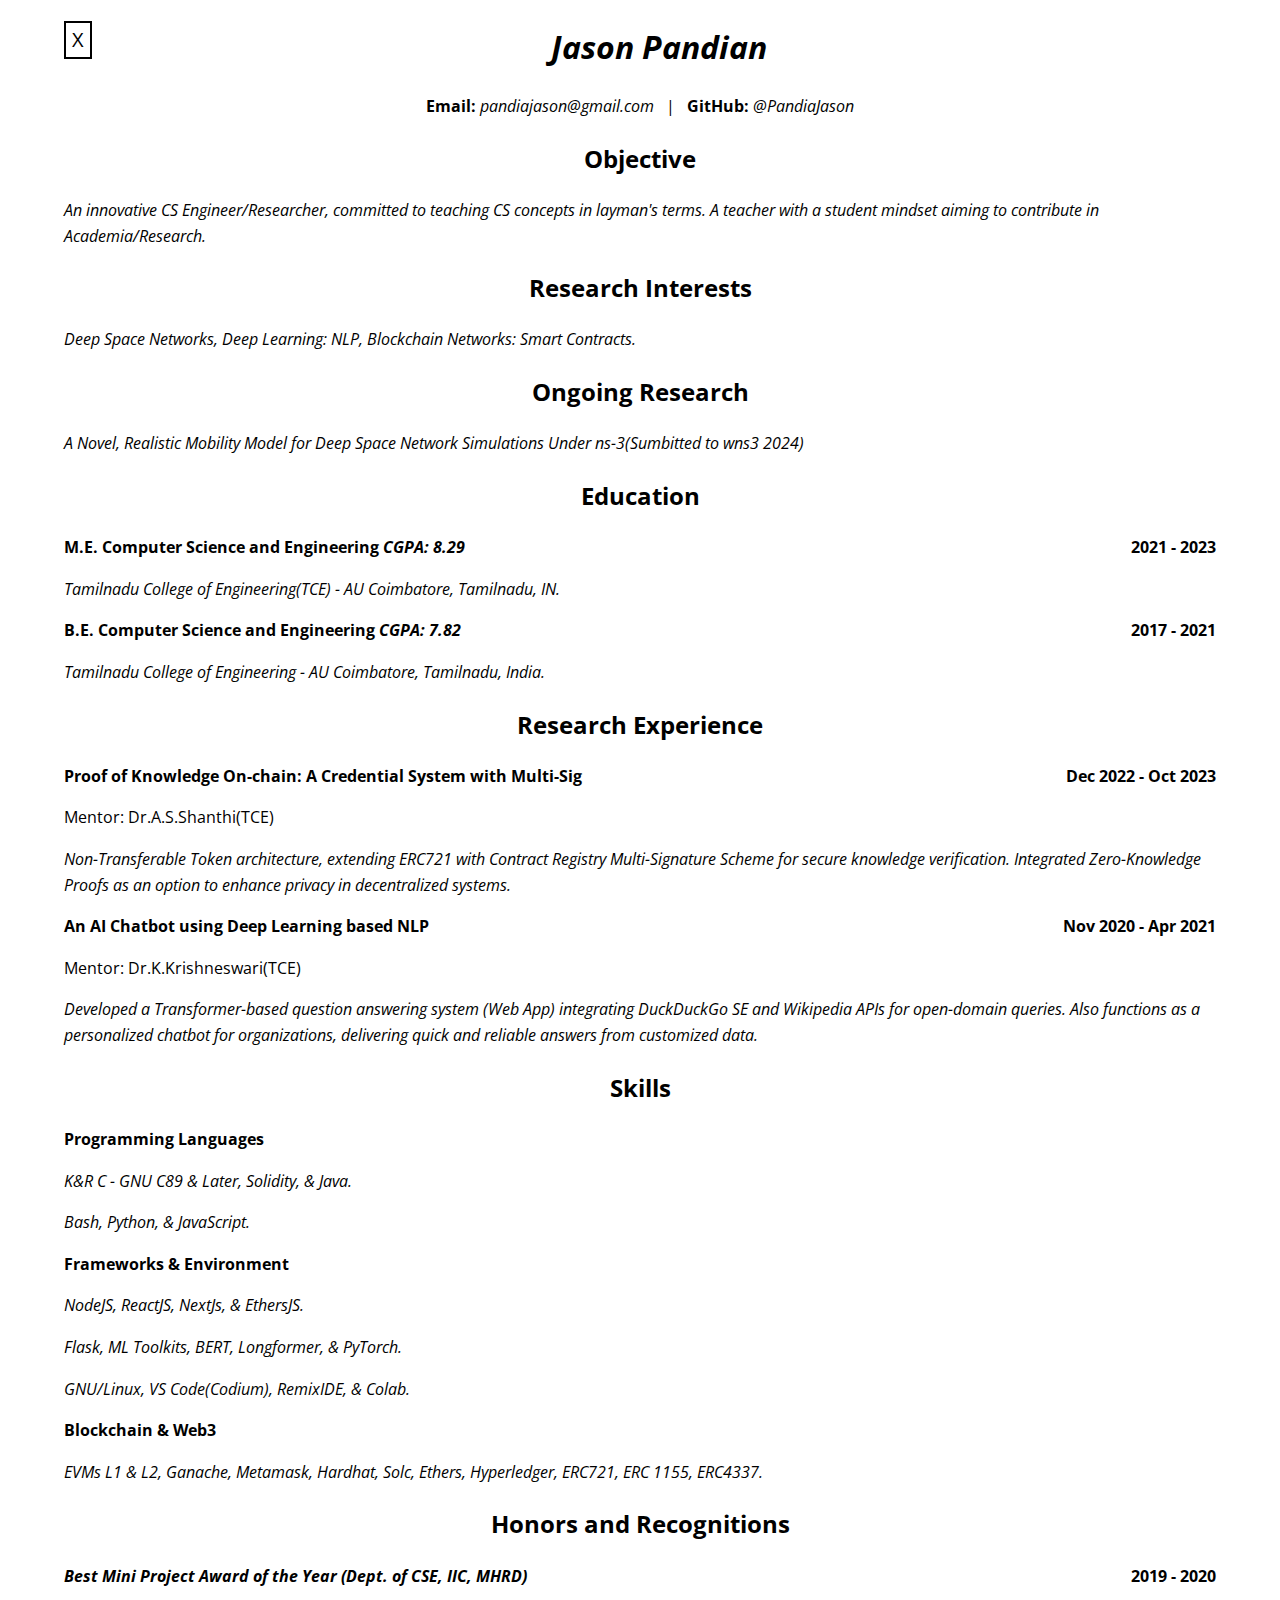
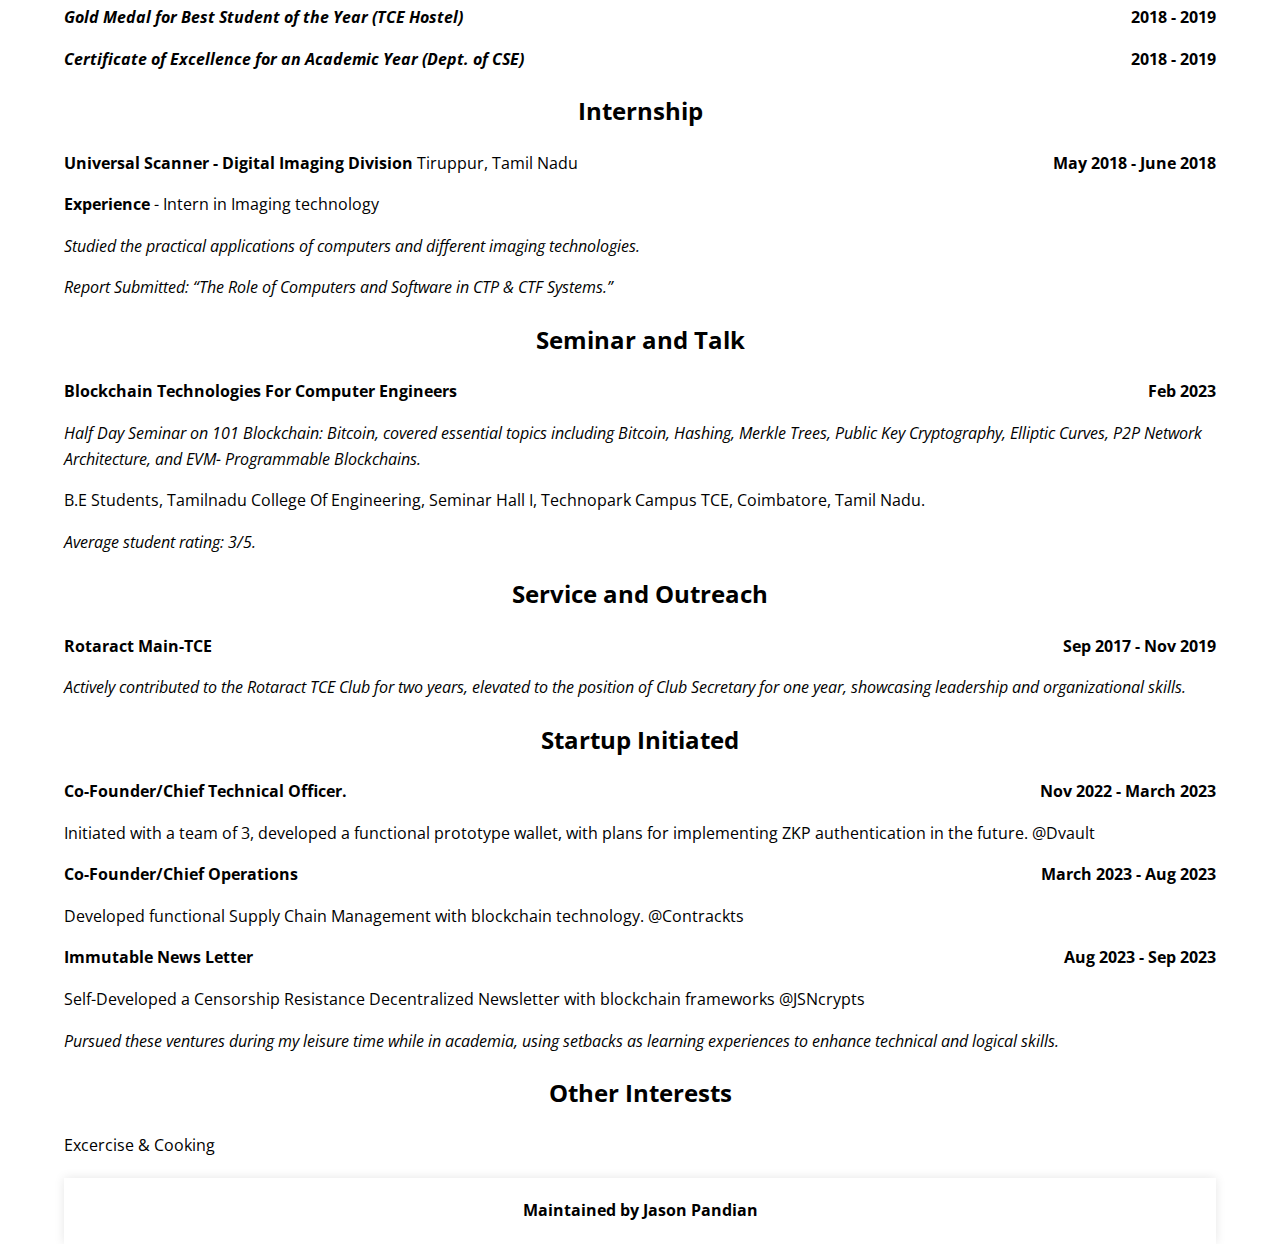
==== cv.html @ babd445b "Open Sans" ====
<!DOCTYPE html>
<html lang="en">

<head>
    <meta charset="UTF-8">
    <meta name="viewport" content="width=device-width, initial-scale=1.0">
    <title>JSN CV</title>
    <link rel="icon" href="JP.png" type="image/png">
    <link rel="stylesheet" href="./font.css">
    <style>
    html, body {
        margin: 0;
        padding: 0;
        width: 100%;
        height: 100%;
    }
    body {
        font-family: 'Open Sans';
        line-height: 1.6;
        margin: auto;
        max-width: 90%;
    }

        h1, h2 {
            color: rgb(0, 0, 0);
            text-align: center;
        }

        a {
            color: rgb(0,0,0);
            text-decoration: none;
        }

        a:hover {
            text-decoration: underline;
        }

        a.close-button {
            float: left;
            font-size: 20px;
            margin-right: 10px;
            border: 2px solid #000;
            padding: 1px 6px;
            text-align: center;
            text-decoration: none;
            transition: background-color 0.3s, color 0.3s;
        }

        a.close-button:hover {
            background-color: rgba(0, 0, 0);
            color: #ffffff;
        }

        section {
            margin-bottom: 20px;
        }

        /* Right-align years */
        section p strong + strong {
            float: right;
        }

        #footer {
            margin-top: 20px;
            bottom: 0;
            text-align:center;
            max-width: 100%;
            padding: 20px;
            background-color: rgba(255, 255, 255, 0.8); /* Set a semi-transparent white background */
            box-shadow: 0 0 10px rgba(0, 0, 0, 0.1);
        }
    </style>
</head>

<body>

    <header>
        <a href="index.html" class="close-button">X</a>
        <h1><em>Jason Pandian</em></h1>
    </header>

    <section id="contact-info" style="text-align: center;">
        <p><strong>Email:</strong> <a href="mailto:pandiajason@gmail.com"><em>pandiajason@gmail.com</em></a> &nbsp; | &nbsp; <strong>GitHub:</strong> <a href="https://github.com/PandiaJason"><em>@PandiaJason</em></a></p>
    </section>
    

    <!-- Add other sections similarly -->

    <section id="objective">
        <h2>Objective</h2>
        <p><em>An innovative CS Engineer/Researcher, committed to teaching CS concepts in layman's terms. A teacher with a student mindset aiming to contribute in Academia/Research.</em></p>
    </section>

    <section id="research-interests">
        <h2>Research Interests</h2>
        <p><em>Deep Space Networks, Deep Learning: NLP, Blockchain Networks: Smart Contracts.</em></p>
    </section>

    <section id="ongoing-research">
        <h2>Ongoing Research</h2>
        <p><em>A Novel, Realistic Mobility Model for Deep Space Network Simulations Under ns-3(Sumbitted to wns3 2024)</em></p>
    </section>

    <section id="education">
        <h2>Education</h2>
        <p><strong>M.E. Computer Science and Engineering <em>CGPA:  8.29</em> </strong> <strong>2021 - 2023</strong></p>
        <p><em>Tamilnadu College of Engineering(TCE) - AU Coimbatore, Tamilnadu, IN.</em></p>
        <p><strong>B.E. Computer Science and Engineering <em>CGPA: 7.82</em> </strong> <strong>2017 - 2021</strong></p>
        <p><em>Tamilnadu College of Engineering - AU Coimbatore, Tamilnadu, India.</em></p>
    </section>

    <section id="research-experience">
        <h2>Research Experience</h2>
        <p><strong>Proof of Knowledge On-chain: A Credential System with Multi-Sig</strong> <strong>Dec 2022 - Oct 2023</strong> </p>
        <p>Mentor: Dr.A.S.Shanthi(TCE)</p>
        <p><em> Non-Transferable Token architecture, extending ERC721 with Contract Registry Multi-Signature Scheme for secure knowledge verification. Integrated Zero-Knowledge Proofs as an option to enhance privacy in decentralized systems.</em></p>

        <p><strong>An AI Chatbot using Deep Learning based NLP</strong> <strong>Nov 2020 - Apr 2021</strong></p>
        <p>Mentor: Dr.K.Krishneswari(TCE)</p> 
        <p><em>Developed a Transformer-based question answering system (Web App) integrating DuckDuckGo SE and Wikipedia APIs for open-domain queries. Also functions as a personalized chatbot for organizations, delivering quick and reliable answers from customized data.</em></p>
    </section>

    <section id="skills">
        <h2>Skills</h2>
        <p><strong>Programming Languages</strong></p>
        <p><em>K&R C - GNU C89 & Later, Solidity, & Java.</em></p>
        <p><em>Bash, Python, & JavaScript.</em></p>

        <p><strong>Frameworks & Environment</strong></p>
        <p><em>NodeJS, ReactJS, NextJs, & EthersJS.</em></p>
        <p><em>Flask, ML Toolkits, BERT, Longformer, & PyTorch.</em></p>
        <p><em>GNU/Linux, VS Code(Codium), RemixIDE, & Colab.</em></p>

        <p><strong>Blockchain & Web3</strong></p>
        <p><em>EVMs L1 & L2, Ganache, Metamask, Hardhat, Solc, Ethers, Hyperledger, ERC721, ERC 1155, ERC4337.</em></p>
    </section>

    <section id="honors-and-recognitions">
        <h2>Honors and Recognitions</h2>
        <p><strong><em>Best Mini Project Award of the Year (Dept. of CSE, IIC, MHRD)</em></strong> <strong> 2019 - 2020</strong></p>
        <p><strong><em>Gold Medal for Best Student of the Year (TCE Hostel)</em></strong> <strong> 2018 - 2019</strong></p>
        <p><strong><em>Certificate of Excellence for an Academic Year (Dept. of CSE)</em></strong> <strong> 2018 - 2019</strong></p>
    </section>

    <section id="internship">
        <h2>Internship</h2>
        <p><strong>Universal Scanner - Digital Imaging Division</strong>  Tiruppur, Tamil Nadu <strong>May 2018 - June 2018</strong> </p>
        <p><strong>Experience</strong> - Intern in Imaging technology </p>
        <p><em>Studied the practical applications of computers and different imaging technologies.</em></p>
        <p><em>Report Submitted: “The Role of Computers and Software in CTP & CTF Systems.”</em></p>
    </section>

    <section id="talks-and-tutorials">
        <h2>Seminar and Talk</h2>
        <p><strong>Blockchain Technologies For Computer Engineers</strong> <strong> Feb 2023</strong></p>
        <p><em>Half Day Seminar on 101 Blockchain: Bitcoin, covered essential topics including Bitcoin, Hashing, Merkle Trees, Public Key Cryptography, Elliptic Curves, P2P Network Architecture, and EVM- Programmable Blockchains.</em></p>
        <p>B.E Students, Tamilnadu College Of Engineering, Seminar Hall I, Technopark Campus TCE, Coimbatore, Tamil Nadu.</p>
        <p><em>Average student rating: 3/5.</em></p>
    </section>

    <section id="service-and-outreach">
        <h2>Service and Outreach</h2>
        <p><strong>Rotaract Main-TCE</strong> <strong> Sep 2017 - Nov 2019</strong></p>
        <p><em>Actively contributed to the Rotaract TCE Club for two years, elevated to the position of Club Secretary for one year, showcasing leadership and organizational skills.</em></p>
    </section>

    <section id="startup-initiated">
        <h2>Startup Initiated</h2>
        <p><strong>Co-Founder/Chief Technical Officer.</strong> <strong> Nov 2022 - March 2023</strong></p>
        <p>Initiated with a team of 3, developed a functional prototype wallet, with plans for implementing ZKP authentication in the future. <a href="https://app.dvault.site/">@Dvault</a></p>

        <p><strong>Co-Founder/Chief Operations</strong> <strong> March 2023 - Aug 2023</strong></p>
        <p>Developed functional Supply Chain Management with blockchain technology. <a href="https://app.contrackts.net/">@Contrackts</a></p>

        <p><strong>Immutable News Letter</strong> <strong> Aug 2023 - Sep 2023</strong></p>
        <p>Self-Developed a Censorship Resistance Decentralized Newsletter with blockchain frameworks <a href="https://jsncrypts.vercel.app/">@JSNcrypts</a></p>
        <p><em>Pursued these ventures during my leisure time while in academia, using setbacks as learning experiences to enhance technical and logical skills.</em></p>
    </section>

    <section id="other-interests">
        <h2>Other Interests</h2>
        <!-- <p><strong>Technical Reading</strong> (currently reading)</p>
        <ul><em>Charles Petzold's Code</em></ul>
        <ul><em>Andrew S Tanenbaum's The Computer Networks</em></ul> -->

        <p>Excercise & Cooking</p>
    </section>

    <footer>
        <section id="footer">
            <strong>Maintained by Jason Pandian</strong>
        </section>
    </footer>
</body>
</html>
---- font.css ----
@import url('https://fonts.googleapis.com/css?family=Open+Sans');
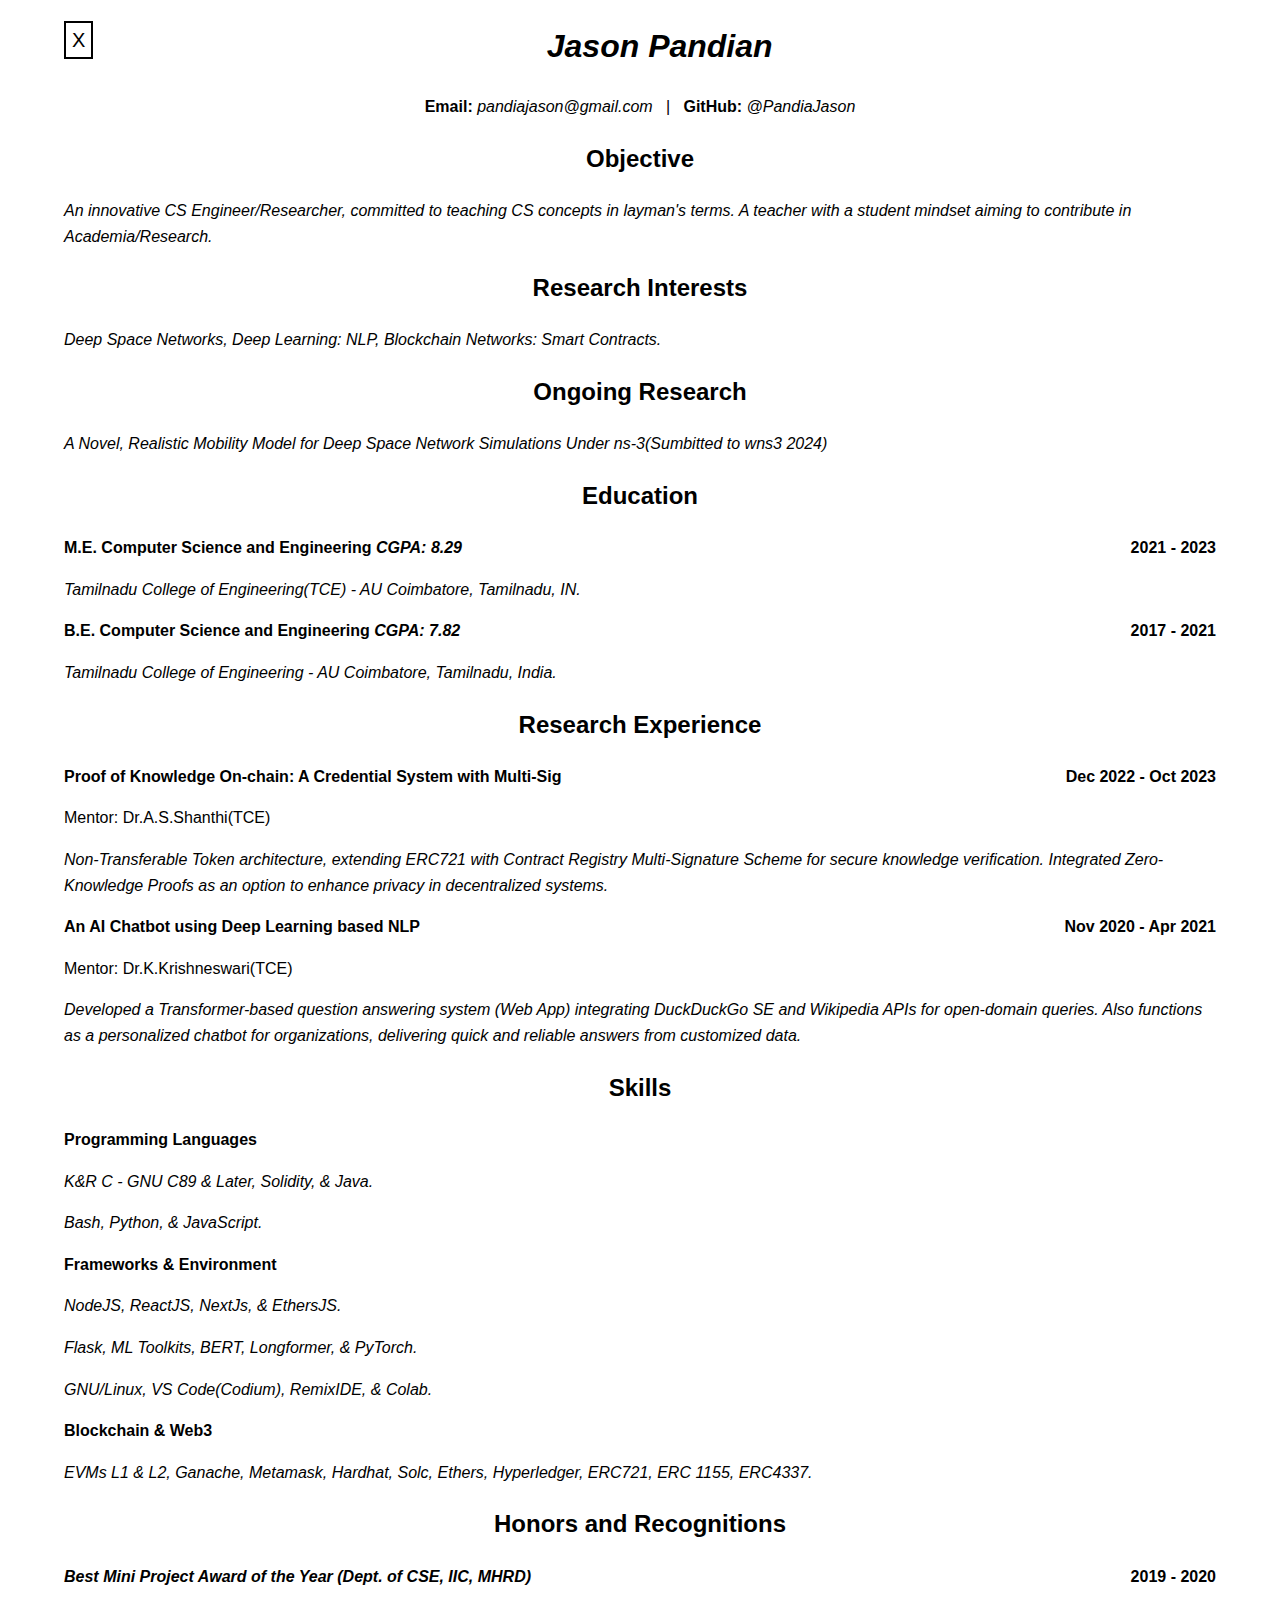
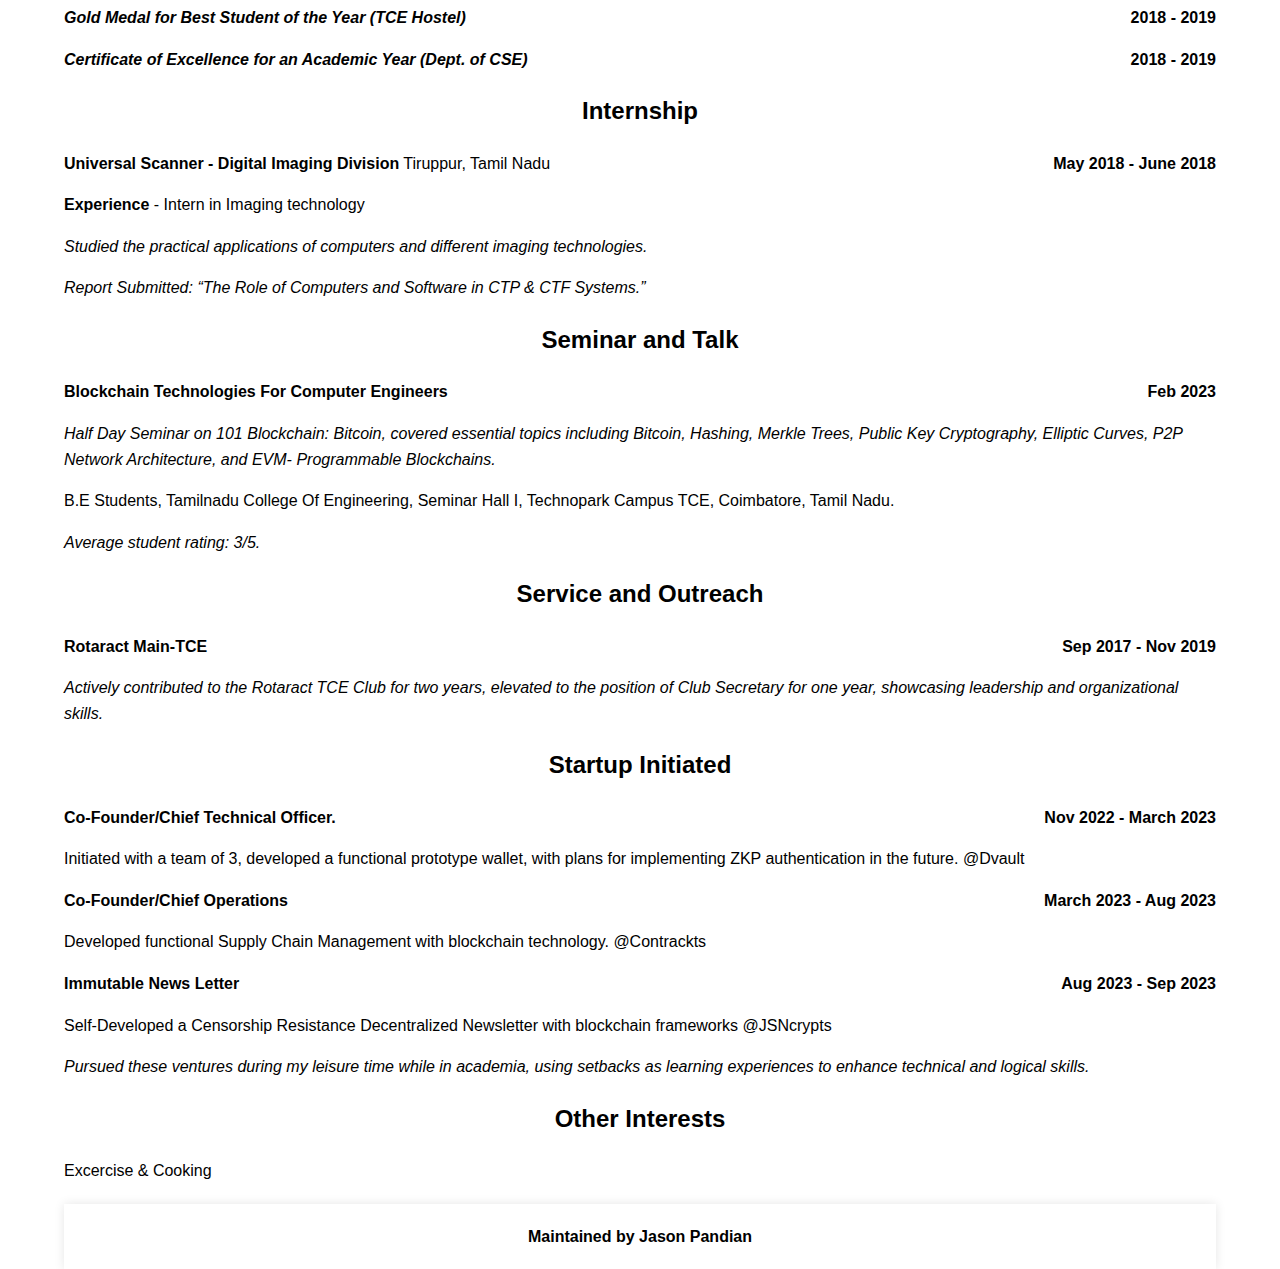
==== commit 032b1750: "Helvetica" ====
--- a/cv.html
+++ b/cv.html
@@ -6,7 +6,6 @@
     <meta name="viewport" content="width=device-width, initial-scale=1.0">
     <title>JSN CV</title>
     <link rel="icon" href="JP.png" type="image/png">
-    <link rel="stylesheet" href="./font.css">
     <style>
     html, body {
         margin: 0;
@@ -15,7 +14,7 @@
         height: 100%;
     }
     body {
-        font-family: 'Open Sans';
+        font-family: Helvetica, sans-serif;
         line-height: 1.6;
         margin: auto;
         max-width: 90%;
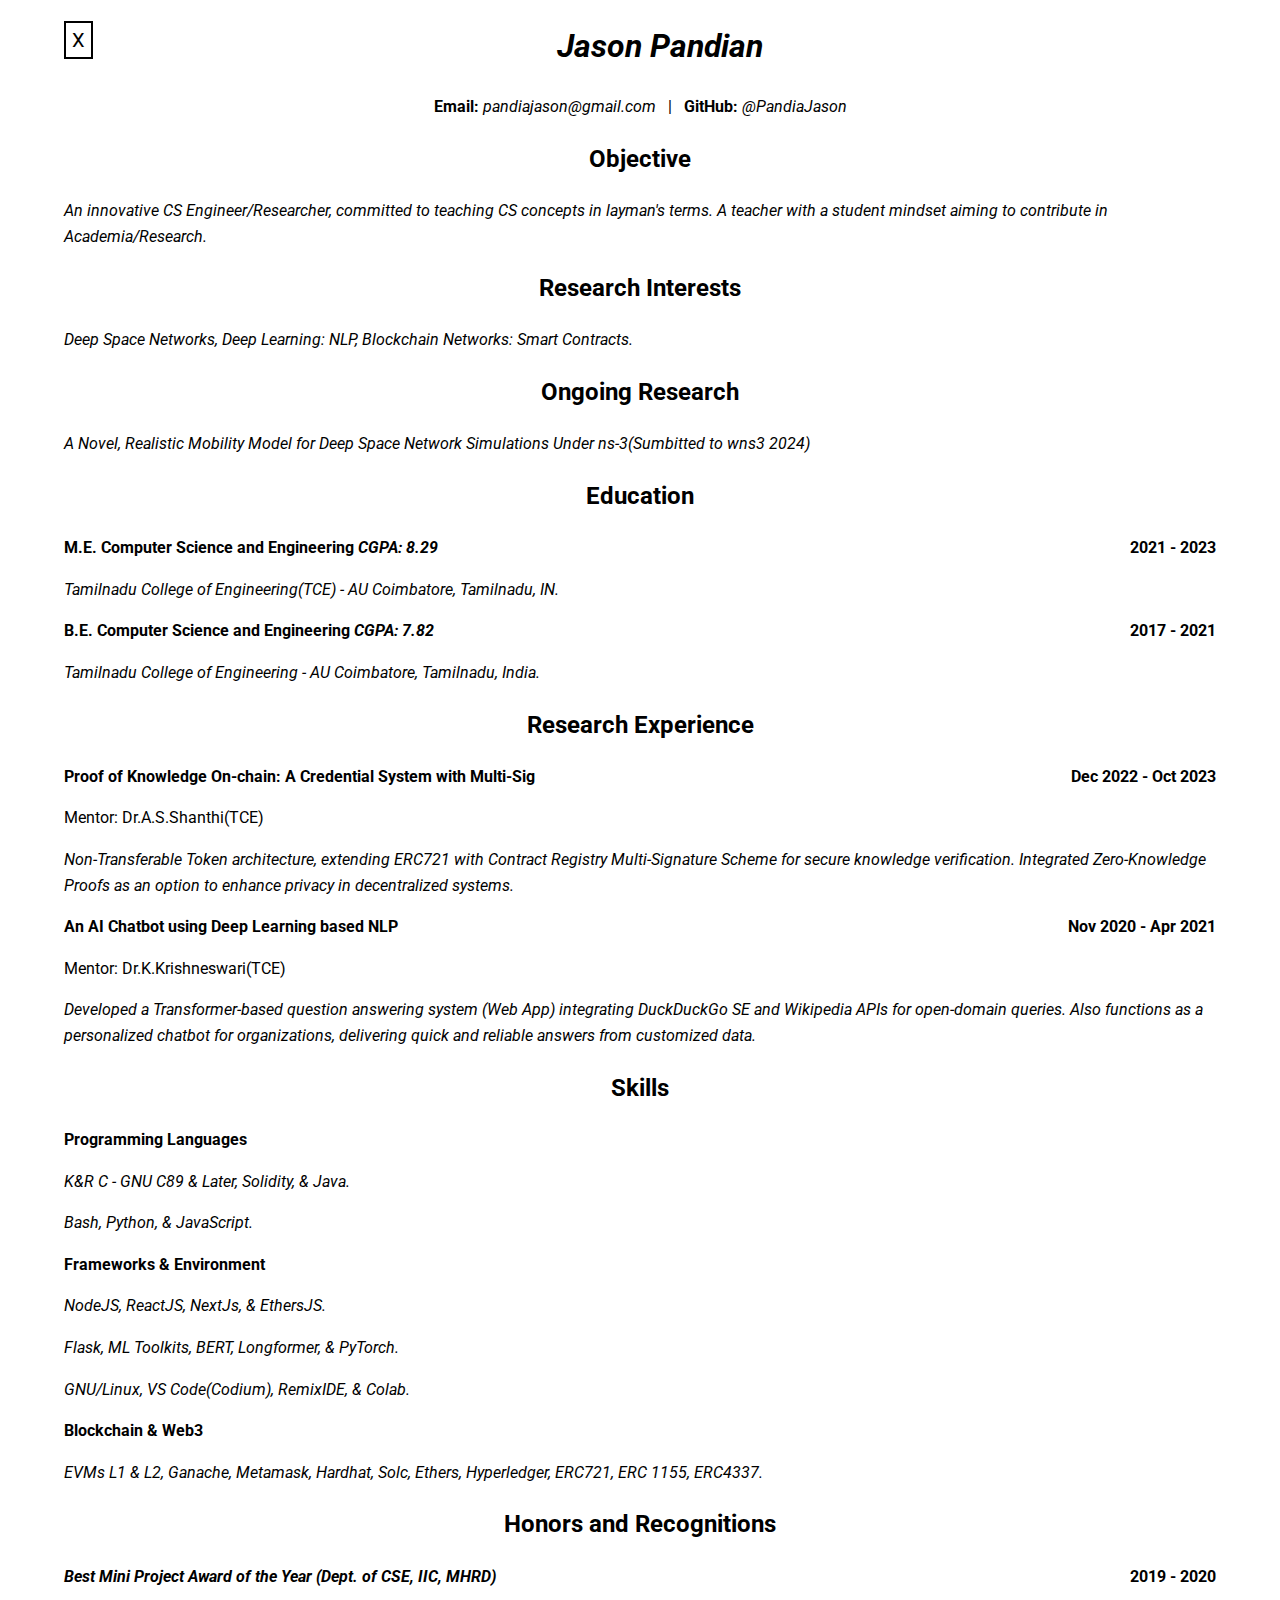
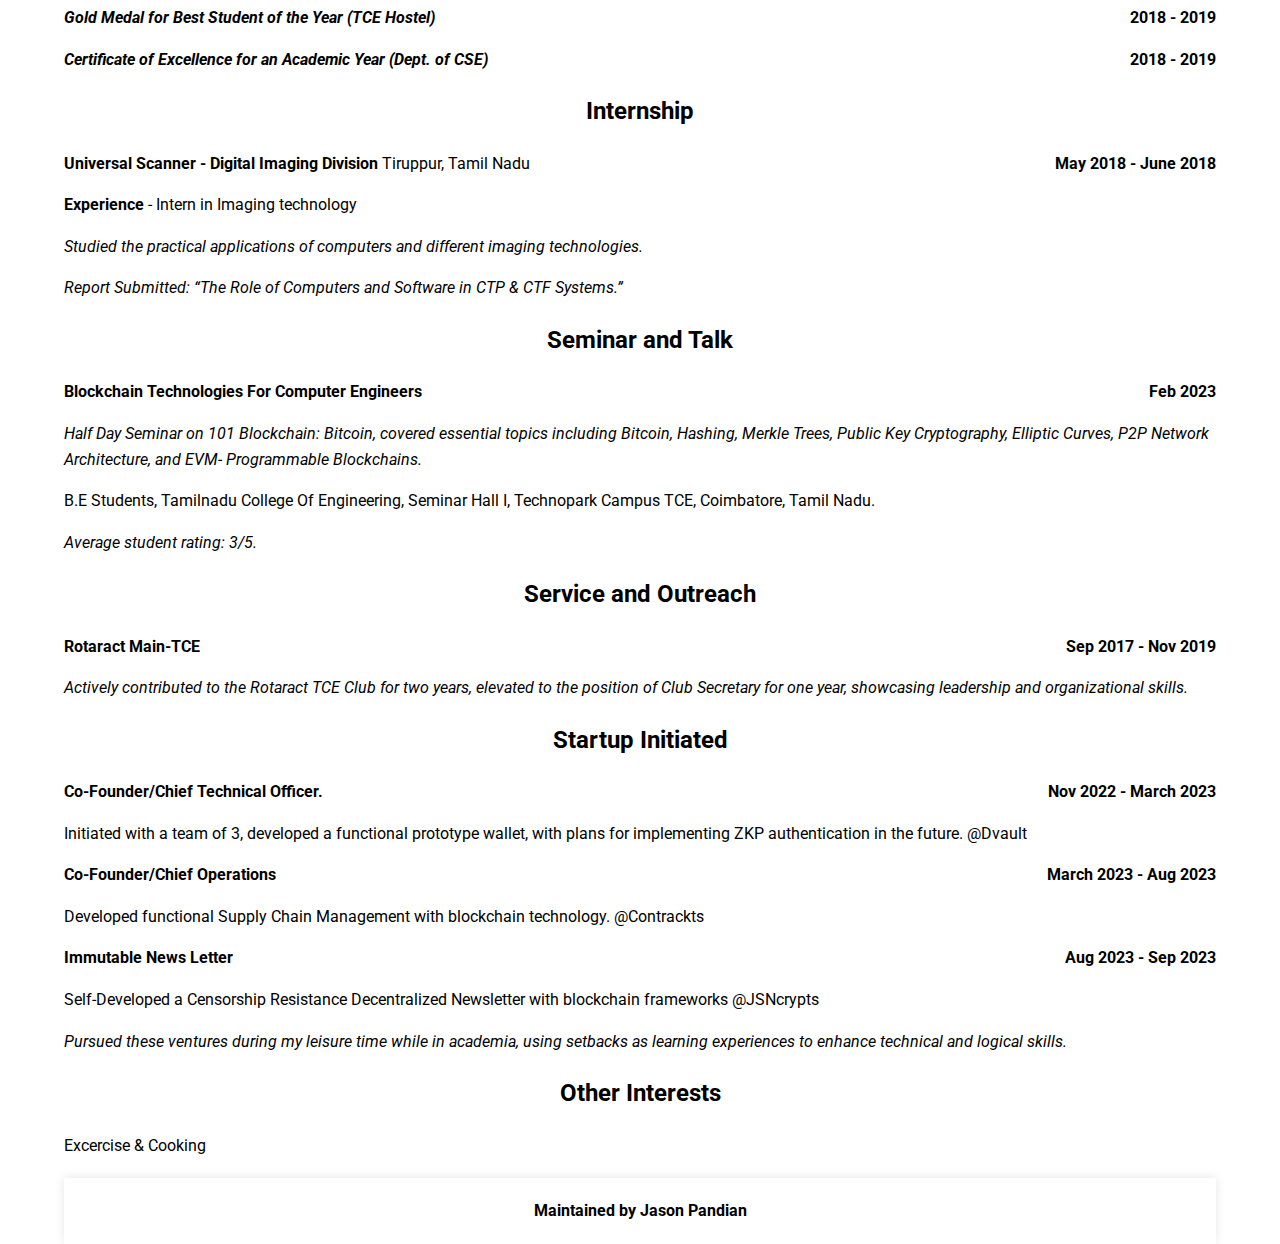
==== commit b5e76398: "Roboto" ====
--- a/cv.html
+++ b/cv.html
@@ -6,6 +6,7 @@
     <meta name="viewport" content="width=device-width, initial-scale=1.0">
     <title>JSN CV</title>
     <link rel="icon" href="JP.png" type="image/png">
+    <link rel="stylesheet" href="https://fonts.googleapis.com/css?family=Roboto">
     <style>
     html, body {
         margin: 0;
@@ -14,7 +15,7 @@
         height: 100%;
     }
     body {
-        font-family: Helvetica, sans-serif;
+        font-family: 'Roboto', sans-serif;
         line-height: 1.6;
         margin: auto;
         max-width: 90%;
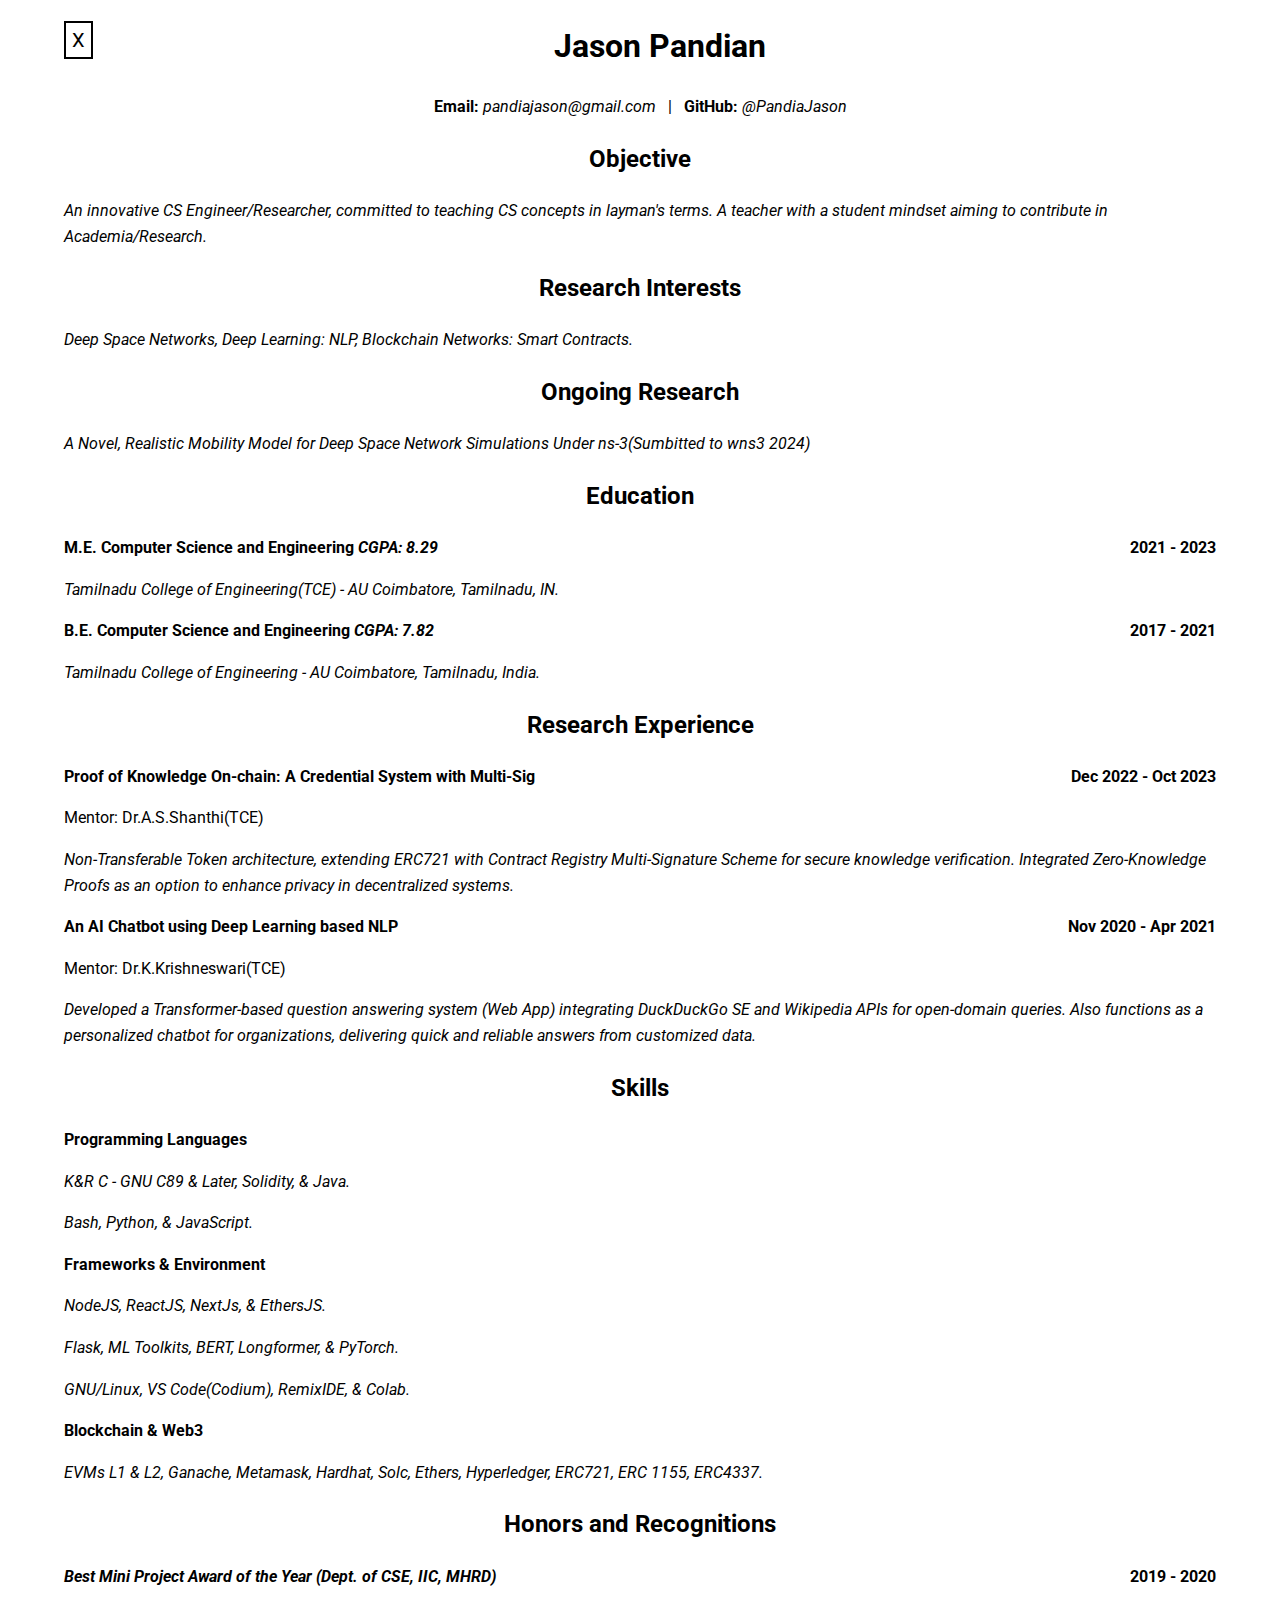
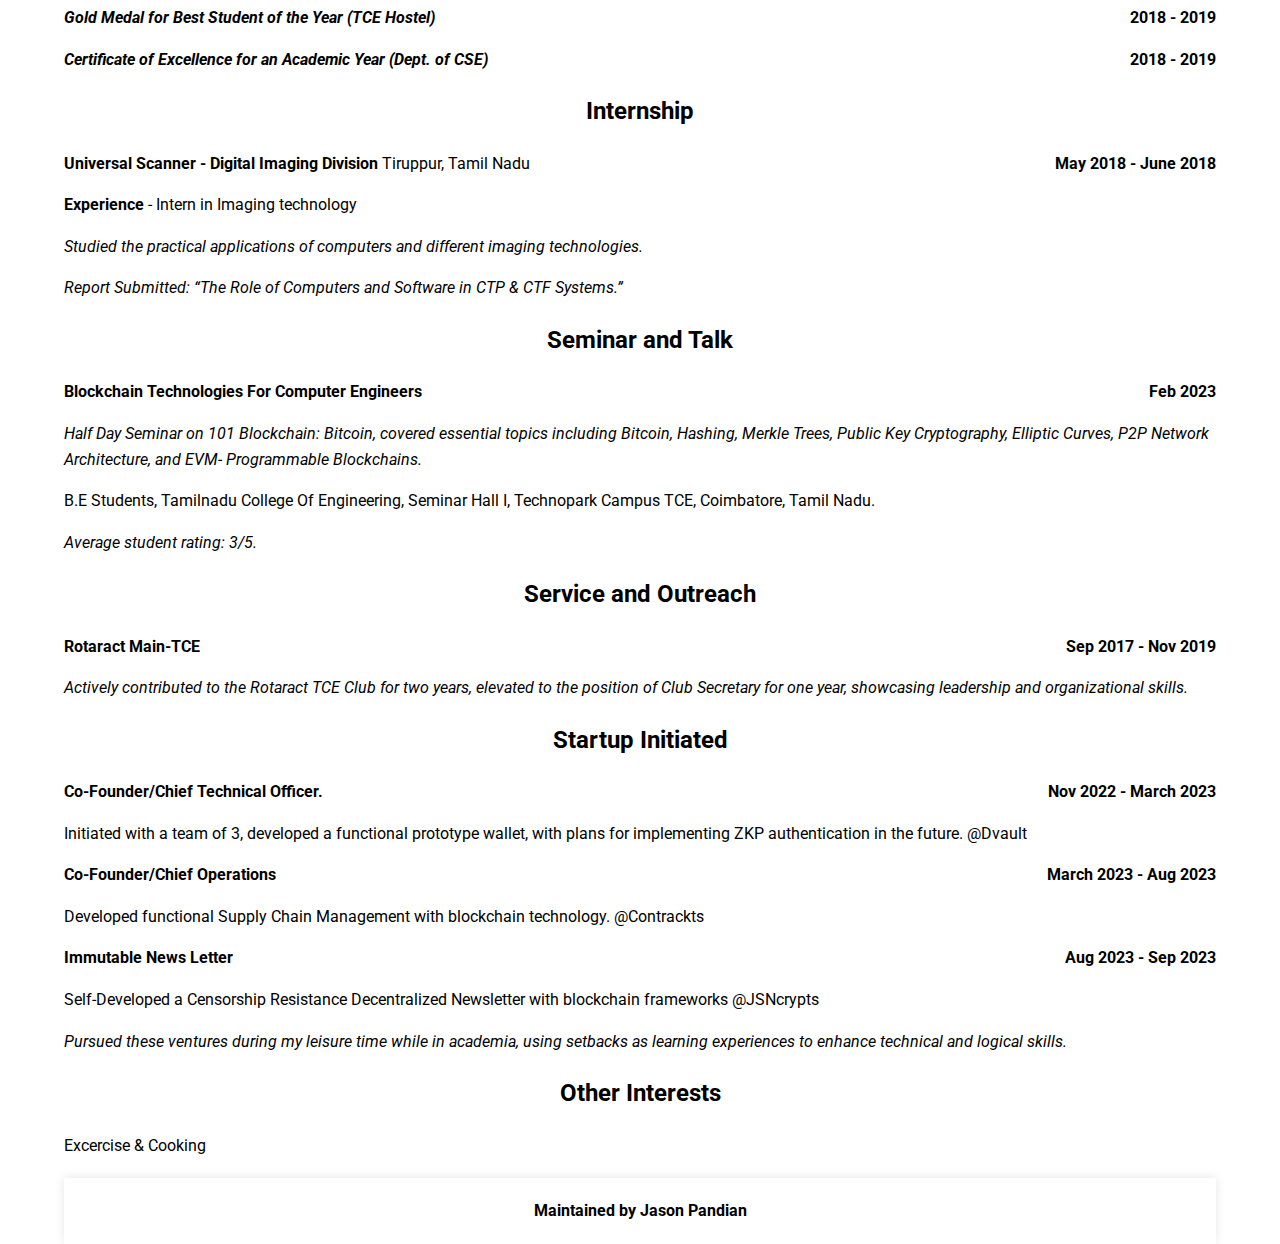
==== commit 332e0462: "Roboto" ====
--- a/cv.html
+++ b/cv.html
@@ -76,7 +76,7 @@
 
     <header>
         <a href="index.html" class="close-button">X</a>
-        <h1><em>Jason Pandian</em></h1>
+        <h1>Jason Pandian</h1>
     </header>
 
     <section id="contact-info" style="text-align: center;">
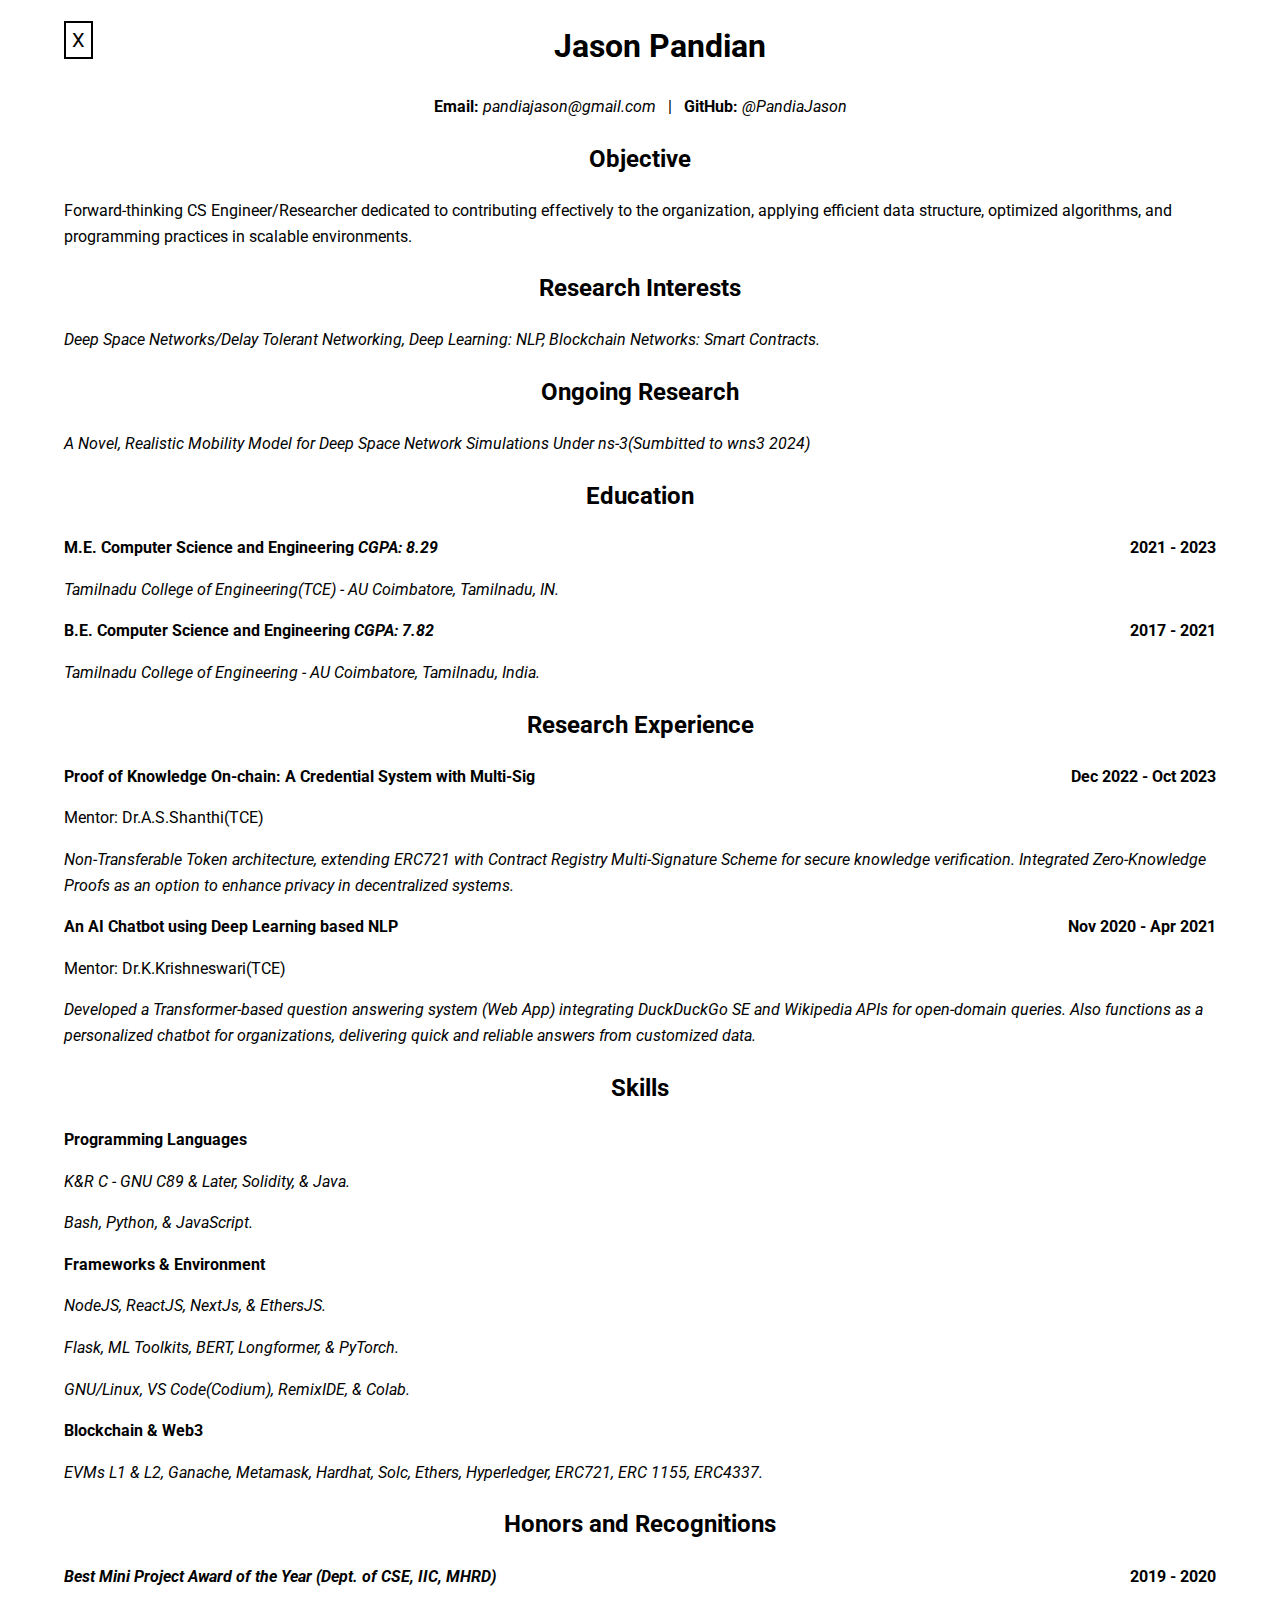
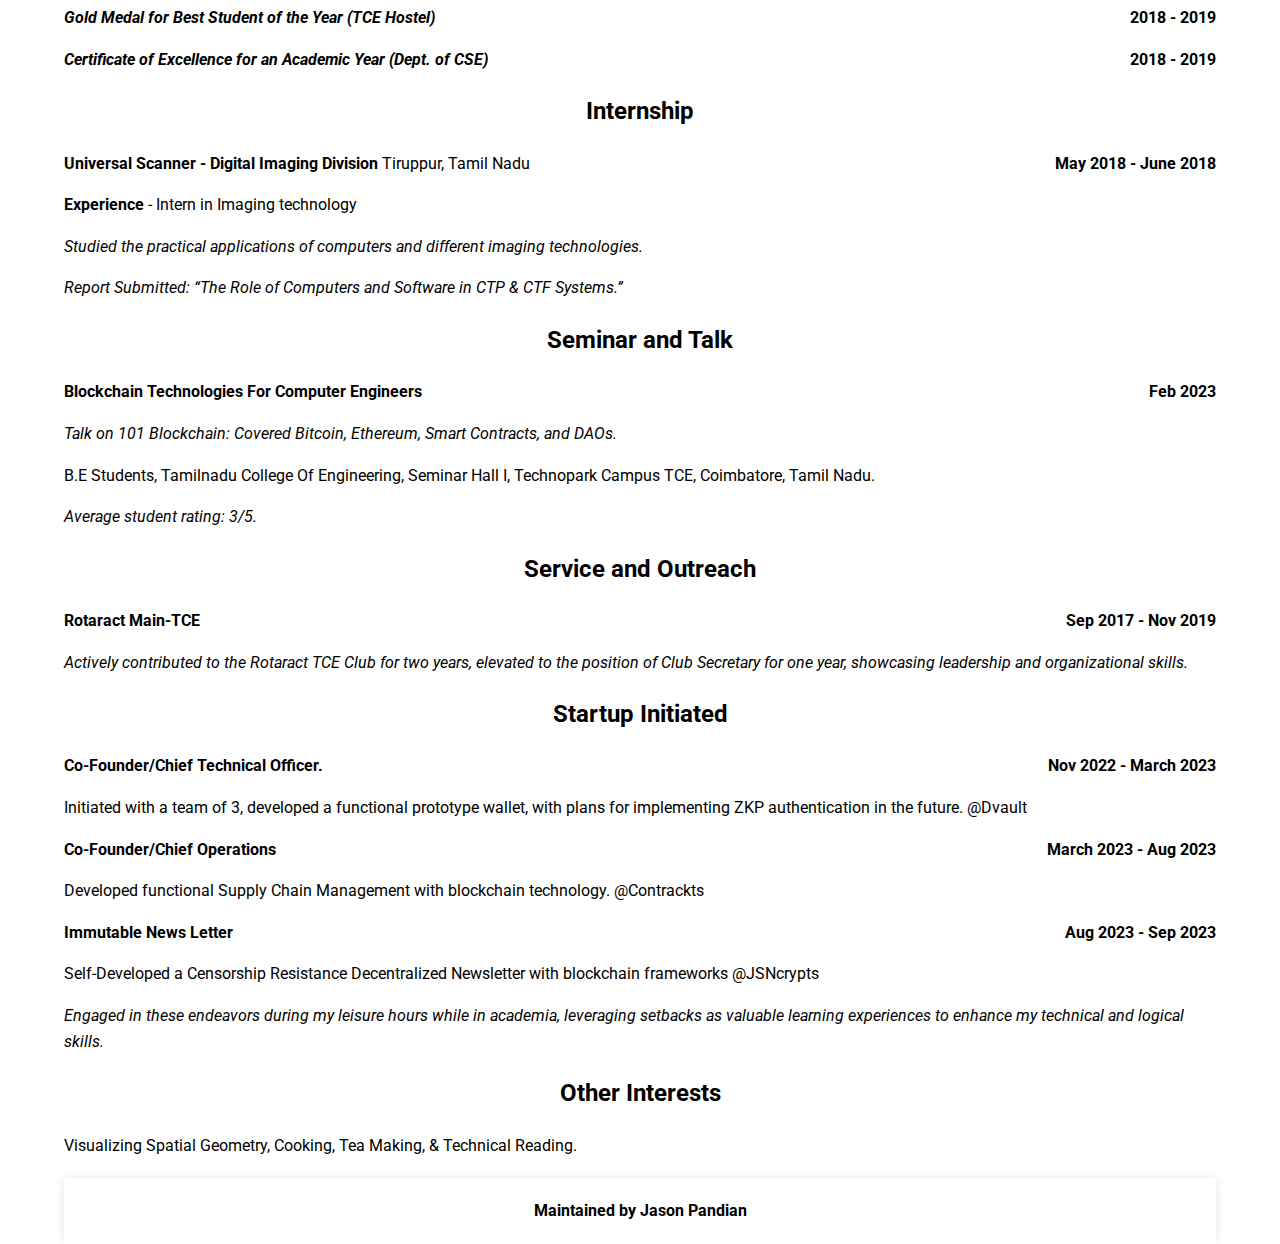
==== commit c059d30f: "cv" ====
--- a/cv.html
+++ b/cv.html
@@ -88,12 +88,12 @@
 
     <section id="objective">
         <h2>Objective</h2>
-        <p><em>An innovative CS Engineer/Researcher, committed to teaching CS concepts in layman's terms. A teacher with a student mindset aiming to contribute in Academia/Research.</em></p>
+        <p>Forward-thinking CS Engineer/Researcher dedicated to contributing effectively to the organization, applying efficient data structure, optimized algorithms, and programming practices in scalable environments.</p>
     </section>
 
     <section id="research-interests">
         <h2>Research Interests</h2>
-        <p><em>Deep Space Networks, Deep Learning: NLP, Blockchain Networks: Smart Contracts.</em></p>
+        <p><em>Deep Space Networks/Delay Tolerant Networking, Deep Learning: NLP, Blockchain Networks: Smart Contracts.</em></p>
     </section>
 
     <section id="ongoing-research">
@@ -153,7 +153,7 @@
     <section id="talks-and-tutorials">
         <h2>Seminar and Talk</h2>
         <p><strong>Blockchain Technologies For Computer Engineers</strong> <strong> Feb 2023</strong></p>
-        <p><em>Half Day Seminar on 101 Blockchain: Bitcoin, covered essential topics including Bitcoin, Hashing, Merkle Trees, Public Key Cryptography, Elliptic Curves, P2P Network Architecture, and EVM- Programmable Blockchains.</em></p>
+        <p><em>Talk on 101 Blockchain:  Covered Bitcoin, Ethereum, Smart Contracts, and DAOs.</em></p>
         <p>B.E Students, Tamilnadu College Of Engineering, Seminar Hall I, Technopark Campus TCE, Coimbatore, Tamil Nadu.</p>
         <p><em>Average student rating: 3/5.</em></p>
     </section>
@@ -174,7 +174,7 @@
 
         <p><strong>Immutable News Letter</strong> <strong> Aug 2023 - Sep 2023</strong></p>
         <p>Self-Developed a Censorship Resistance Decentralized Newsletter with blockchain frameworks <a href="https://jsncrypts.vercel.app/">@JSNcrypts</a></p>
-        <p><em>Pursued these ventures during my leisure time while in academia, using setbacks as learning experiences to enhance technical and logical skills.</em></p>
+        <p><em>Engaged in these endeavors during my leisure hours while in academia, leveraging setbacks as valuable learning experiences to enhance my technical and logical skills.</em></p>
     </section>
 
     <section id="other-interests">
@@ -183,7 +183,7 @@
         <ul><em>Charles Petzold's Code</em></ul>
         <ul><em>Andrew S Tanenbaum's The Computer Networks</em></ul> -->
 
-        <p>Excercise & Cooking</p>
+        <p>Visualizing Spatial Geometry, Cooking, Tea Making, & Technical Reading.</p>
     </section>
 
     <footer>
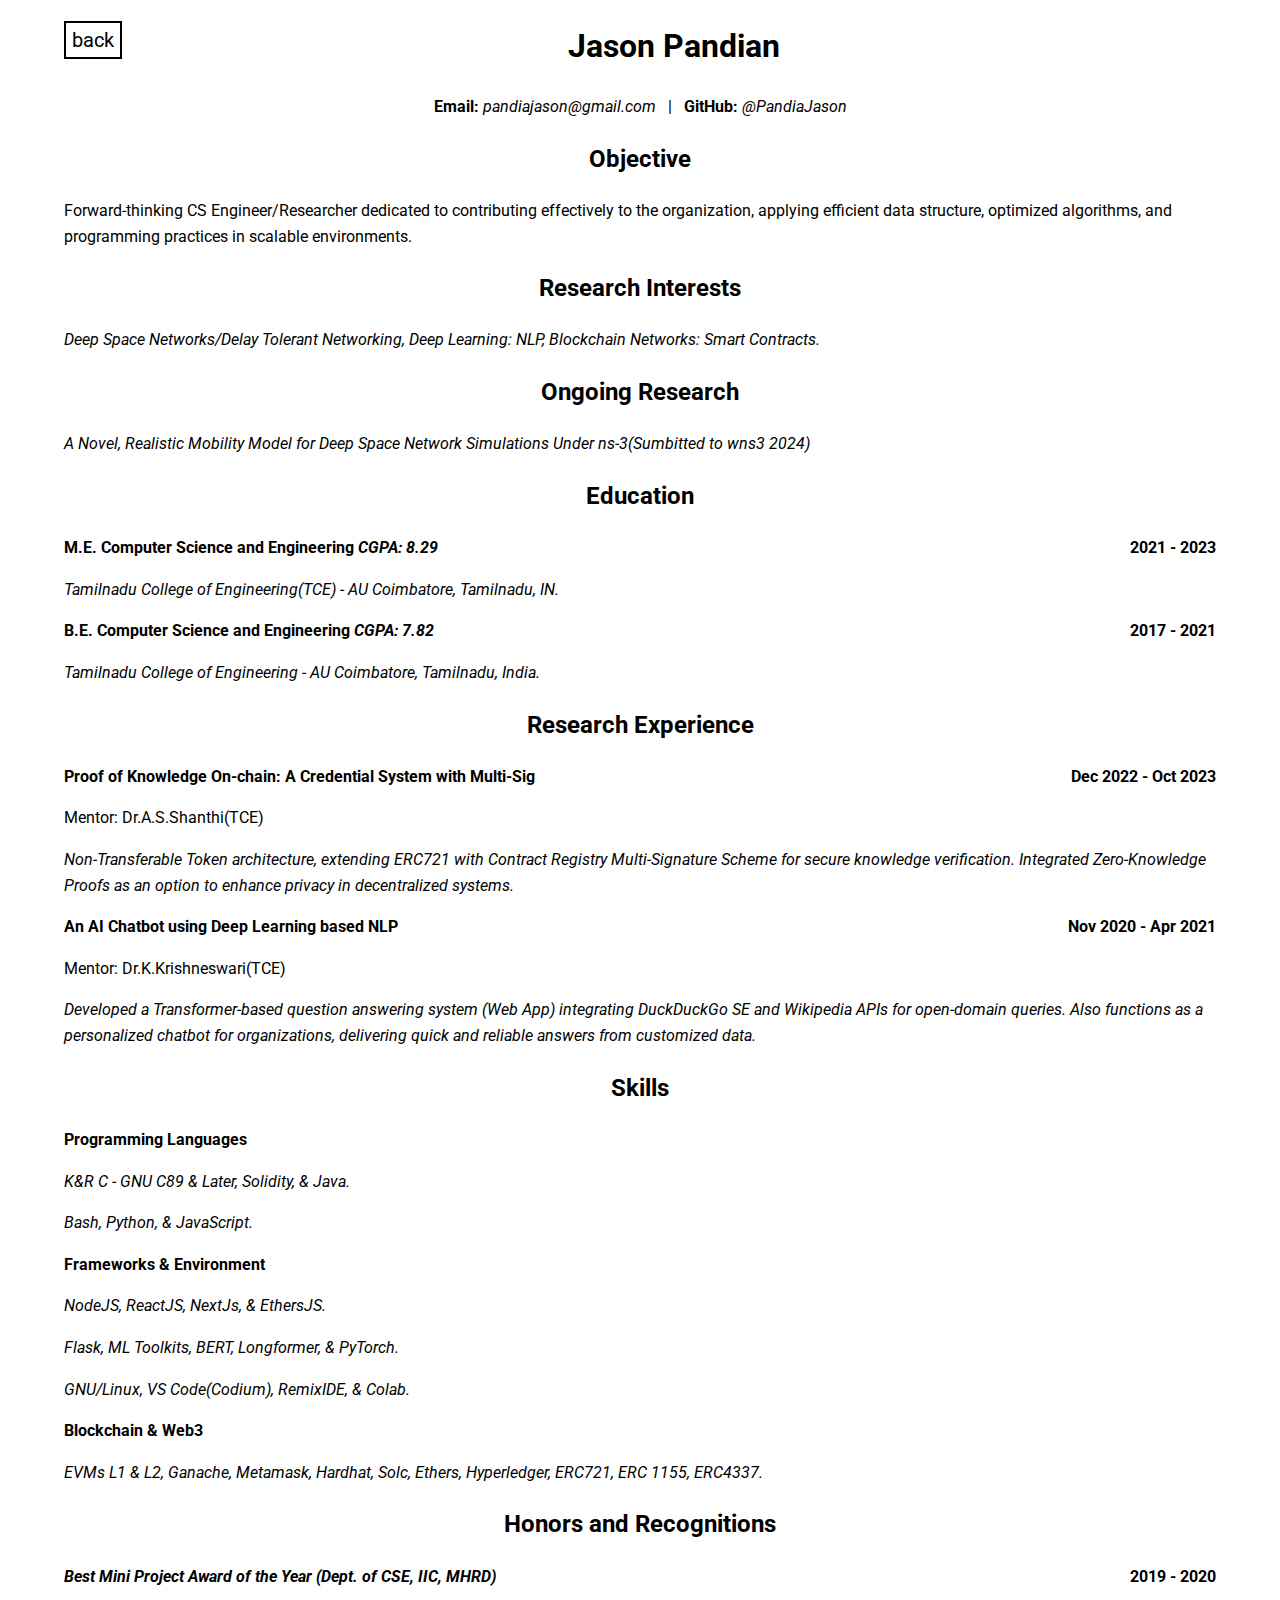
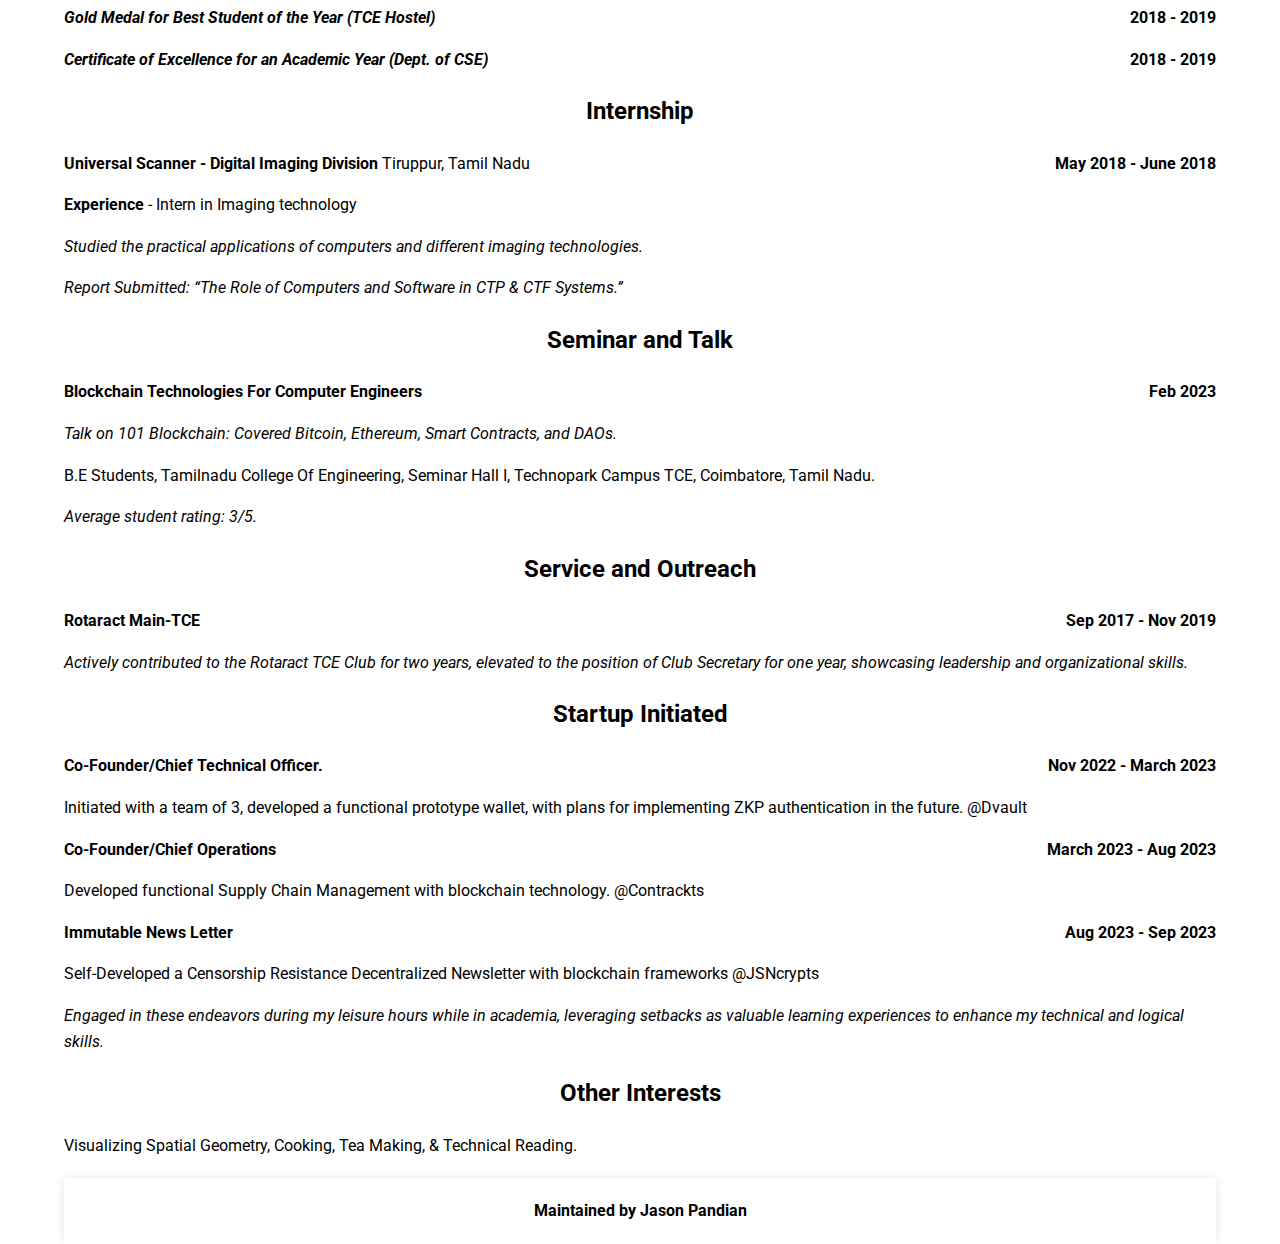
==== commit beb28949: "back-button" ====
--- a/cv.html
+++ b/cv.html
@@ -75,7 +75,7 @@
 <body>
 
     <header>
-        <a href="index.html" class="close-button">X</a>
+        <a href="index.html" class="close-button">back</a>
         <h1>Jason Pandian</h1>
     </header>
 
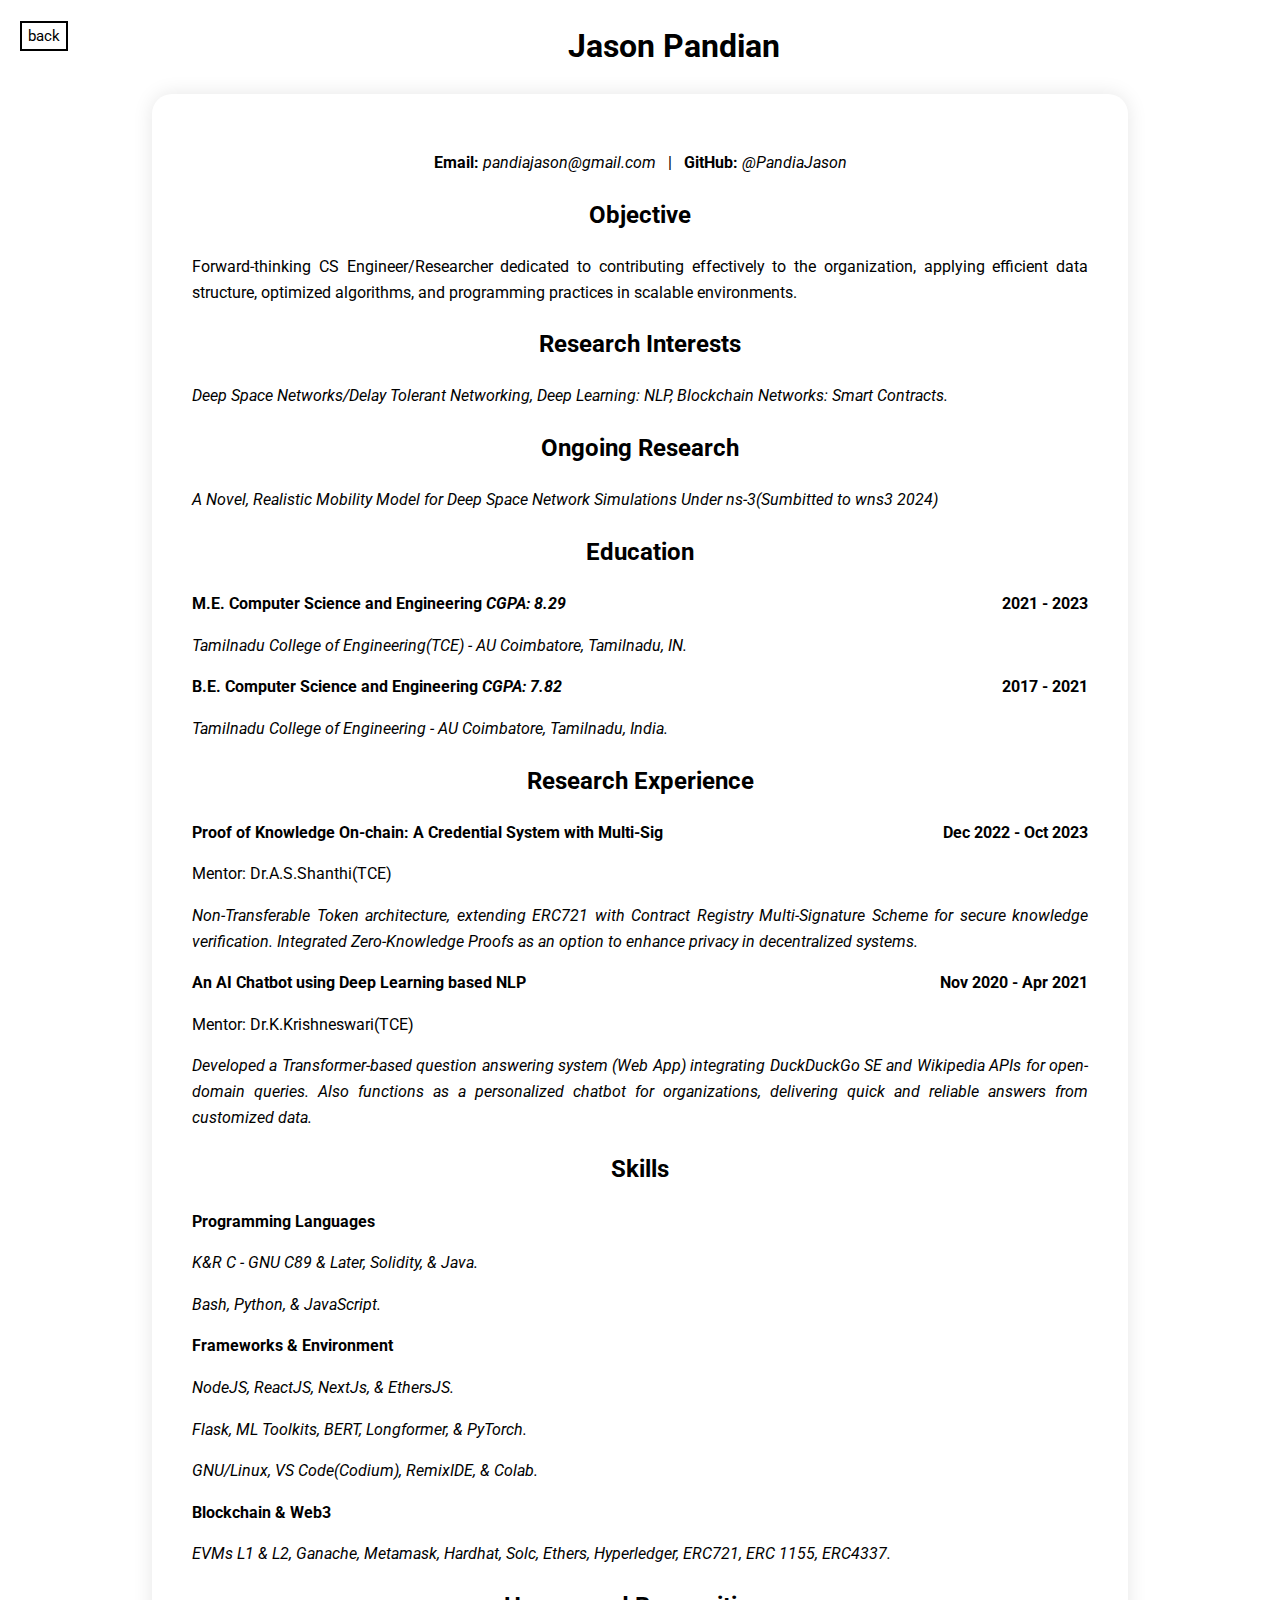
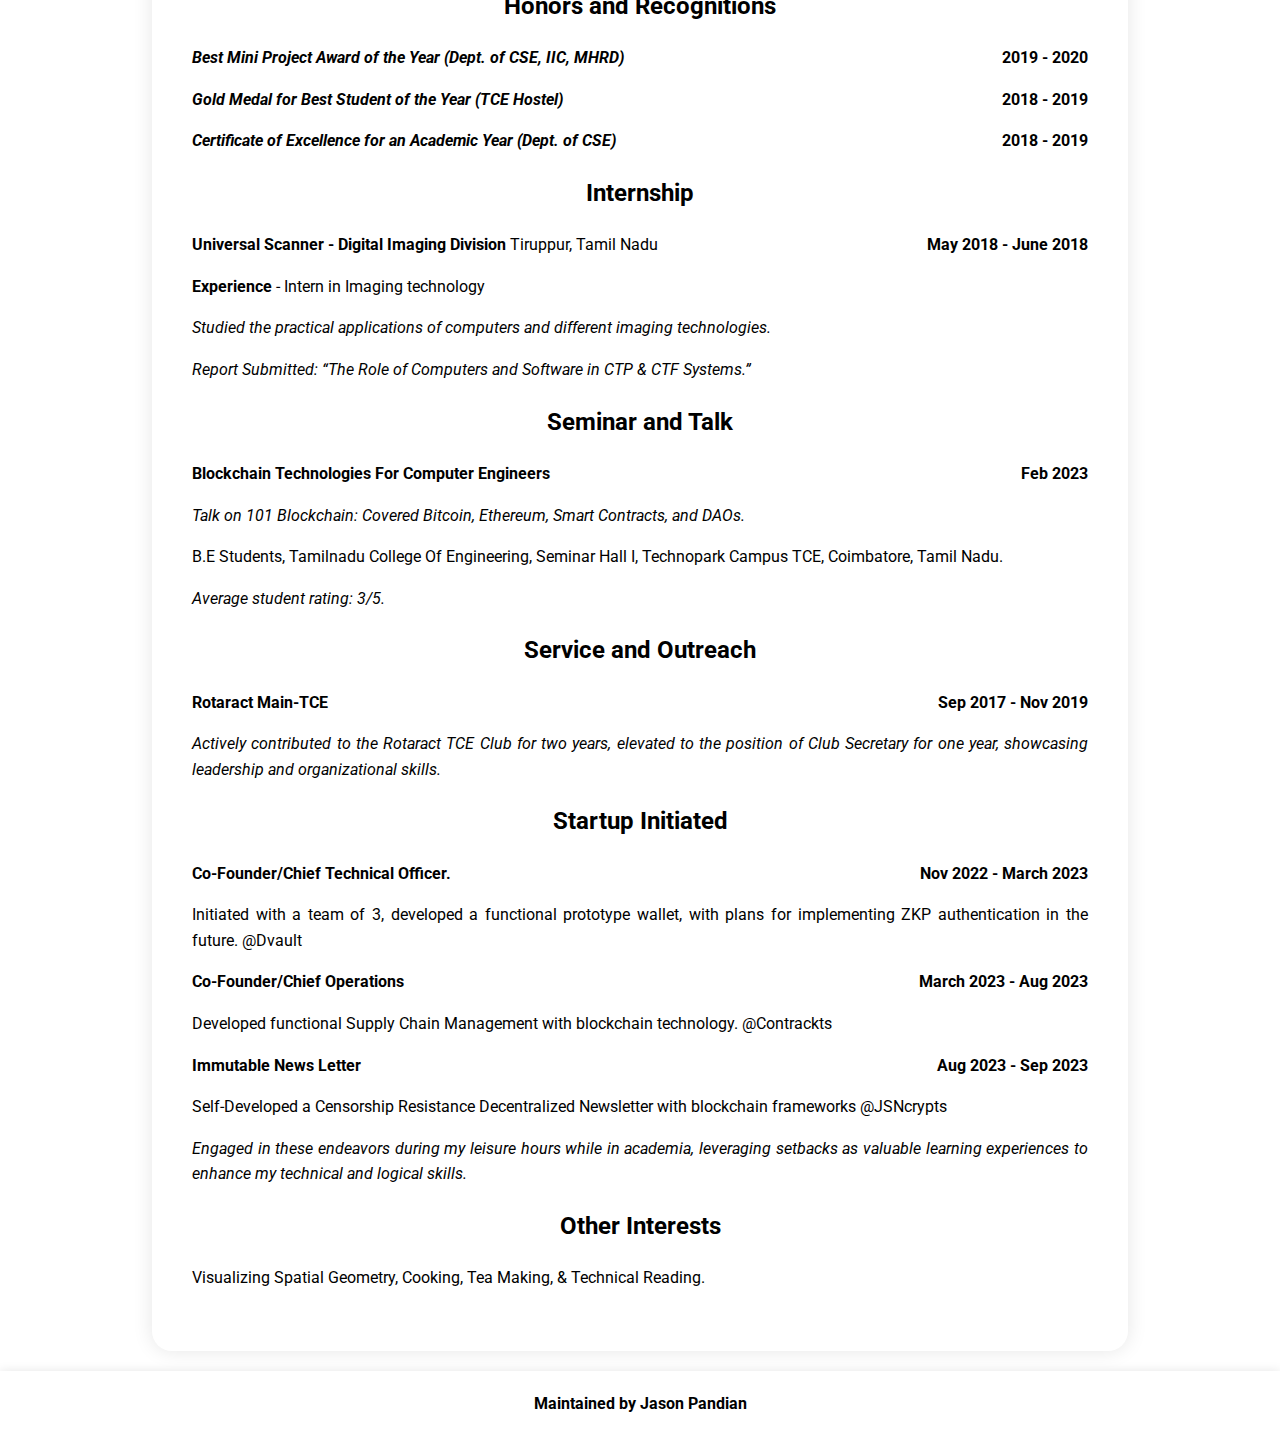
==== commit 4eca692e: "back-button" ====
--- a/cv.html
+++ b/cv.html
@@ -18,7 +18,7 @@
         font-family: 'Roboto', sans-serif;
         line-height: 1.6;
         margin: auto;
-        max-width: 90%;
+        max-width: 100%;
     }
 
         h1, h2 {
@@ -36,14 +36,15 @@
         }
 
         a.close-button {
-            float: left;
-            font-size: 20px;
-            margin-right: 10px;
-            border: 2px solid #000;
-            padding: 1px 6px;
-            text-align: center;
-            text-decoration: none;
-            transition: background-color 0.3s, color 0.3s;
+
+        float: left;
+        margin-left: 20px; 
+        font-size: 15px;
+        border: 2px solid #000;
+        padding: 1px 6px;
+        text-align: center;
+        text-decoration: none;
+        transition: background-color 0.3s, color 0.3s;
         }
 
         a.close-button:hover {
@@ -58,6 +59,17 @@
         /* Right-align years */
         section p strong + strong {
             float: right;
+        }
+
+        .tutdiv {
+        text-align: center;
+        max-width: 70%;
+        margin: 0 auto;
+        text-align: justify;
+        padding: 40px;
+        border-radius: 20px;
+        background-color: rgba(255, 255, 255, 0.1); /* Set a semi-transparent white background */
+        box-shadow: 0 0 20px rgba(0, 0, 0, 0.1); /* Add a box shadow for a blurry effect */
         }
 
         #footer {
@@ -66,8 +78,9 @@
             text-align:center;
             max-width: 100%;
             padding: 20px;
-            background-color: rgba(255, 255, 255, 0.8); /* Set a semi-transparent white background */
+            background-color: rgba(255, 255, 255, 0.1); /* Set a semi-transparent white background */
             box-shadow: 0 0 10px rgba(0, 0, 0, 0.1);
+
         }
     </style>
 </head>
@@ -78,6 +91,7 @@
         <a href="index.html" class="close-button">back</a>
         <h1>Jason Pandian</h1>
     </header>
+    <div class="tutdiv">
 
     <section id="contact-info" style="text-align: center;">
         <p><strong>Email:</strong> <a href="mailto:pandiajason@gmail.com"><em>pandiajason@gmail.com</em></a> &nbsp; | &nbsp; <strong>GitHub:</strong> <a href="https://github.com/PandiaJason"><em>@PandiaJason</em></a></p>
@@ -185,7 +199,7 @@
 
         <p>Visualizing Spatial Geometry, Cooking, Tea Making, & Technical Reading.</p>
     </section>
-
+</div>
     <footer>
         <section id="footer">
             <strong>Maintained by Jason Pandian</strong>
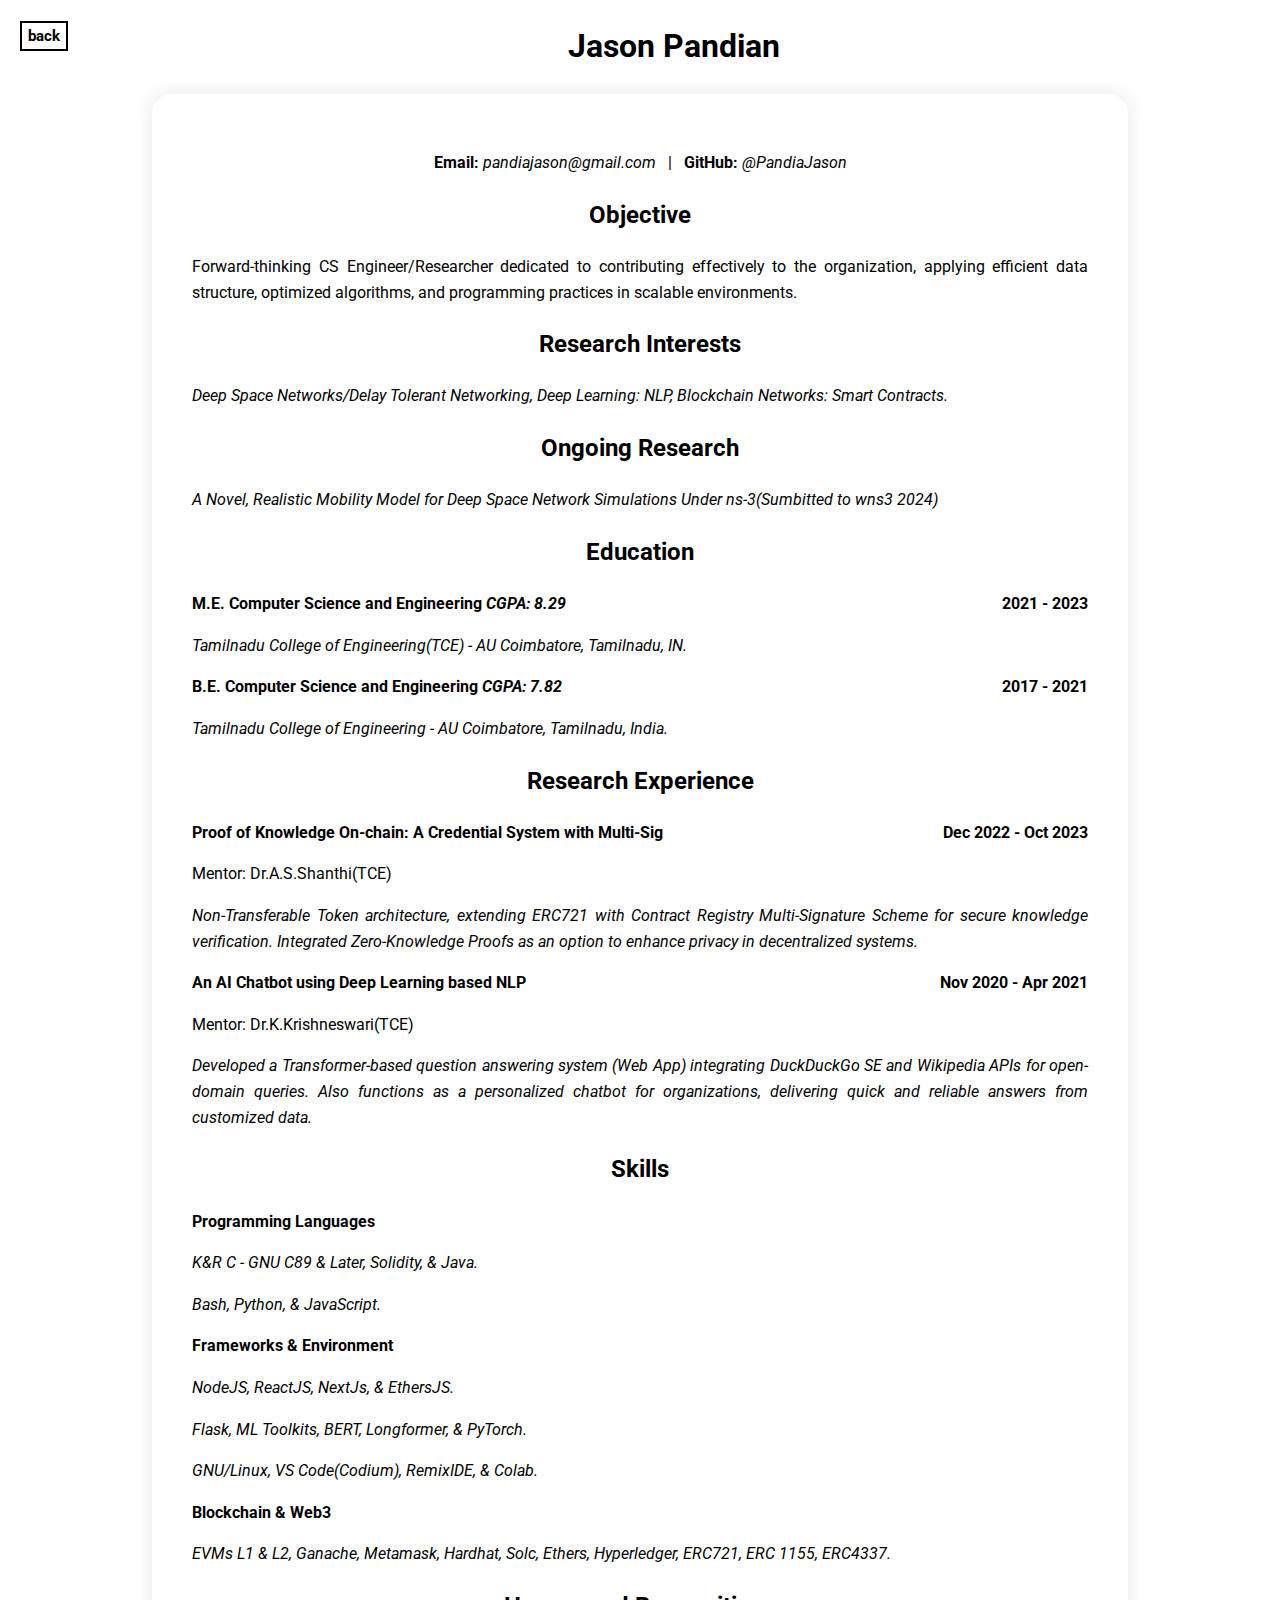
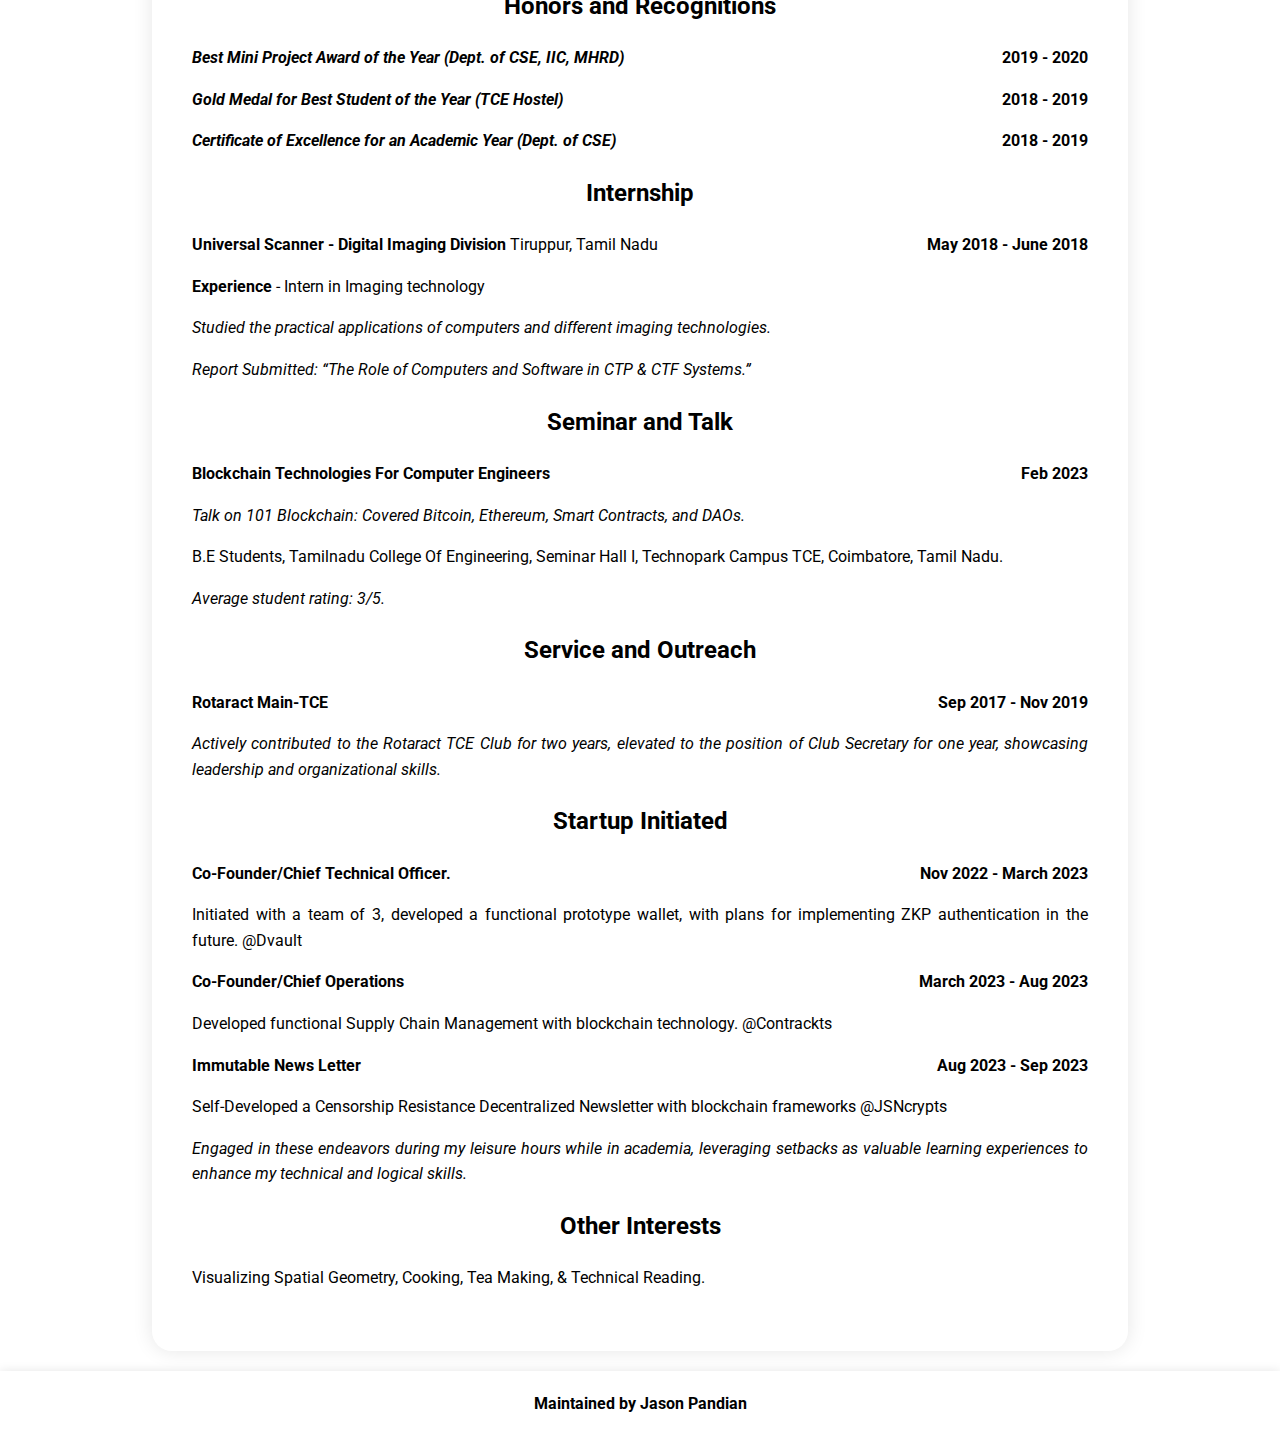
==== commit f79a56e7: "back-button" ====
--- a/cv.html
+++ b/cv.html
@@ -88,7 +88,7 @@
 <body>
 
     <header>
-        <a href="index.html" class="close-button">back</a>
+        <h1><a href="index.html" class="close-button">back</a></h1>
         <h1>Jason Pandian</h1>
     </header>
     <div class="tutdiv">
